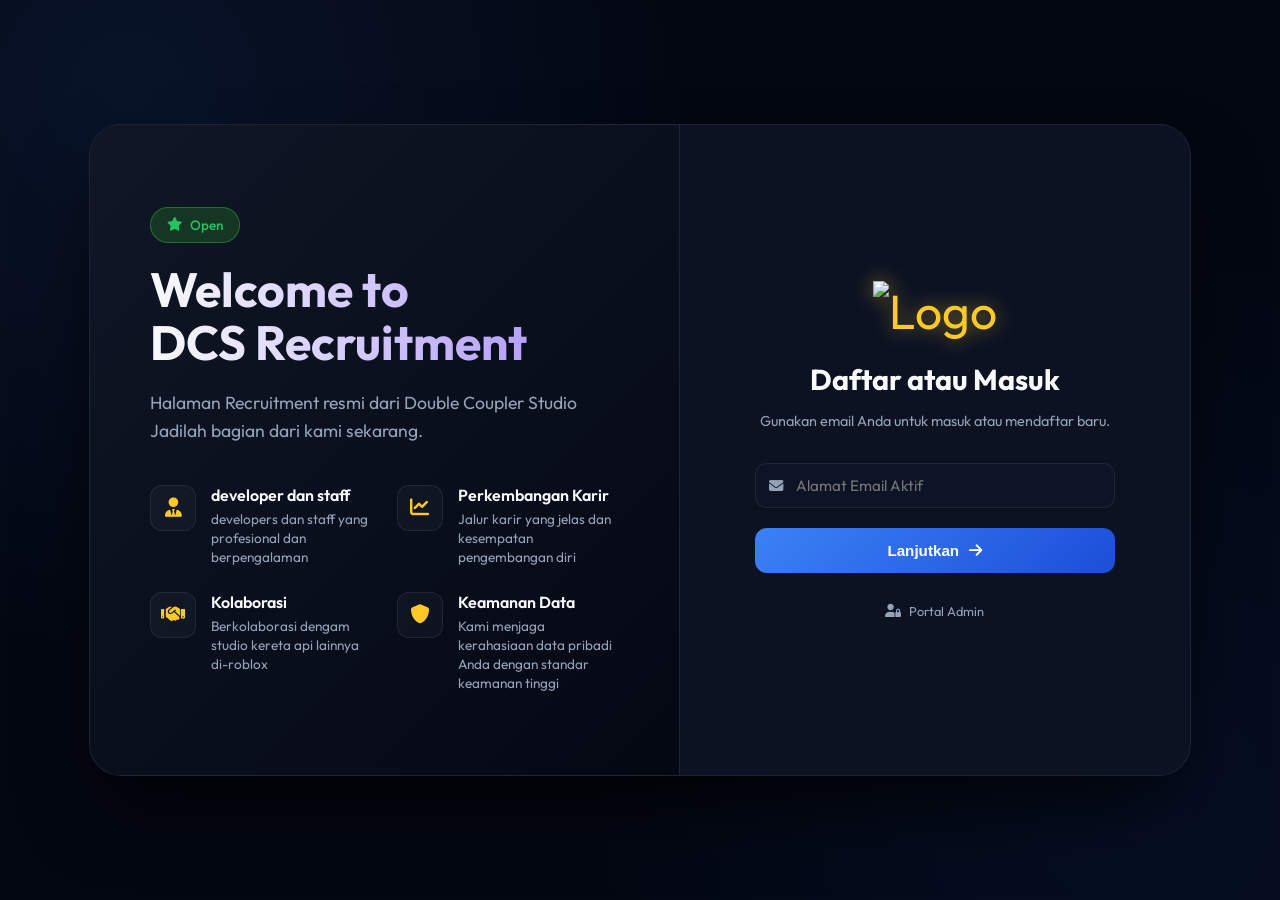
==== index.html @ 254bf4f3 "Add files via upload" ====
<!DOCTYPE html>
<html lang="id">
<head>
    <meta charset="UTF-8">
    <meta name="viewport" content="width=device-width, initial-scale=1.0">
    <title>DCS Recruitment - Gerbang Karir Perkeretaapian Masa Depan</title>
    
    <link href="https://fonts.googleapis.com/css2?family=Outfit:wght@300;400;500;600;700&display=swap" rel="stylesheet">
    <link rel="stylesheet" href="https://cdnjs.cloudflare.com/ajax/libs/font-awesome/6.5.1/css/all.min.css">
    <link rel="stylesheet" href="https://cdnjs.cloudflare.com/ajax/libs/animate.css/4.1.1/animate.min.css"/>
    
    <script src="https://cdn.jsdelivr.net/npm/@supabase/supabase-js@2"></script>
    <script src="https://cdn.jsdelivr.net/npm/sweetalert2@11"></script>

    <style>
        :root { 
            --bg-dark: #030712;
            --bg-panel: #0b1120;
            --card-glass: rgba(30, 41, 59, 0.4); 
            --accent: #ffca28; 
            --accent-glow: rgba(255, 202, 40, 0.5);
            --text-main: #f8fafc; 
            --text-dim: #94a3b8;
            --glass-border: rgba(255, 255, 255, 0.08);
        }
        
        body { 
            background: var(--bg-dark);
            background-image: 
                radial-gradient(circle at 10% 10%, rgba(59, 130, 246, 0.1) 0%, transparent 40%),
                radial-gradient(circle at 90% 90%, rgba(37, 99, 235, 0.08) 0%, transparent 40%);
            color: var(--text-main); 
            font-family: 'Outfit', sans-serif; 
            margin: 0; 
            display: flex;
            justify-content: center;
            align-items: center;
            min-height: 100vh;
            overflow-x: hidden;
        }

        /* Main Split Container */
        .split-container {
            display: flex;
            width: 100%;
            max-width: 1100px;
            height: auto;
            min-height: 650px;
            margin: 20px;
            background: var(--bg-panel);
            border-radius: 32px;
            overflow: hidden;
            border: 1px solid var(--glass-border);
            box-shadow: 0 40px 80px -15px rgba(0, 0, 0, 0.8);
        }

        /* --- SISI KIRI: INFO PANEL --- */
        .info-panel {
            flex: 1.2;
            padding: 60px;
            background: linear-gradient(135deg, rgba(17, 24, 39, 0.8) 0%, rgba(3, 7, 18, 0.9) 100%);
            position: relative;
            display: flex;
            flex-direction: column;
            justify-content: center;
        }

        /* Railway Line Deco */
        .info-panel::before {
            content: "";
            position: absolute;
            bottom: 0; left: 0; width: 100%; height: 100%;
            background-image: url('[data-uri]');
            opacity: 0.3;
            z-index: 0;
        }

        .info-content {
            position: relative;
            z-index: 1;
        }

        .badge-open {
            display: inline-flex;
            align-items: center;
            gap: 8px;
            background: rgba(75, 246, 59, 0.15);
            color: #22c55e;
            padding: 8px 16px;
            border-radius: 20px;
            font-size: 0.85rem;
            font-weight: 500;
            margin-bottom: 20px;
            border: 1px solid rgba(75, 246, 59, 0.3);
        }

        .badge-closed {
            display: inline-flex;
            align-items: center;
            gap: 8px;
            background: rgba(239, 68, 68, 0.15);
            color: #ef4444;
            padding: 8px 16px;
            border-radius: 20px;
            font-size: 0.85rem;
            font-weight: 500;
            margin-bottom: 20px;
            border: 1px solid rgba(239, 68, 68, 0.3);
        }

        .info-panel h1 {
            font-size: 3rem;
            font-weight: 700;
            line-height: 1.1;
            margin: 0 0 20px;
            background: linear-gradient(to right, #f8fafc, #a78bfa);
            -webkit-background-clip: text;
            -webkit-text-fill-color: transparent;
        }

        .info-panel p.main-desc {
            color: var(--text-dim);
            font-size: 1.1rem;
            line-height: 1.6;
            margin-bottom: 40px;
            max-width: 480px;
        }

        /* Feature List (Hal Bagus) */
        .feature-list {
            list-style: none;
            padding: 0;
            margin: 0;
            display: grid;
            grid-template-columns: 1fr 1fr;
            gap: 25px;
        }

        .feature-item {
            display: flex;
            align-items: flex-start;
            gap: 15px;
        }

        .feature-icon {
            width: 44px; height: 44px;
            background: rgba(255, 255, 255, 0.03);
            border: 1px solid var(--glass-border);
            border-radius: 12px;
            display: flex;
            justify-content: center;
            align-items: center;
            color: var(--accent);
            font-size: 1.2rem;
            flex-shrink: 0;
            transition: 0.3s;
        }

        .feature-item:hover .feature-icon {
            background: var(--accent);
            color: white;
            transform: scale(1.1);
            box-shadow: 0 0 15px var(--accent-glow);
        }

        .feature-text h3 {
            margin: 0 0 5px;
            font-size: 1rem;
            font-weight: 600;
        }

        .feature-text p {
            margin: 0;
            font-size: 0.85rem;
            color: var(--text-dim);
            line-height: 1.4;
        }

        /* --- SISI KANAN: FORM PANEL (Glassmorphism) --- */
        .form-panel {
            flex: 1;
            padding: 60px;
            display: flex;
            justify-content: center;
            align-items: center;
            background: rgba(15, 23, 42, 0.2);
            border-left: 1px solid var(--glass-border);
        }

        .box { 
            width: 100%;
            max-width: 360px;
            text-align: center; 
        }

        .logo-area {
            margin-bottom: 20px;
        }
        .logo-area img {
            width: 100px;
            height: 100px;
            object-fit: contain;
        }

        .logo-icon {
            font-size: 3rem;
            color: var(--accent);
            filter: drop-shadow(0 0 10px var(--accent-glow));
        }

        h2 { 
            margin: 0 0 10px; 
            font-size: 1.8rem; 
            font-weight: 700; 
        }

        p.subtitle { 
            color: var(--text-dim); 
            font-size: 0.9rem; 
            margin-bottom: 30px; 
            line-height: 1.5;
        }

        /* Input Styling */
        .input-group {
            position: relative;
            margin-bottom: 14px;
            text-align: left;
        }

        .input-group i {
            position: absolute;
            left: 14px;
            top: 50%;
            transform: translateY(-50%);
            color: var(--text-dim);
            transition: 0.3s;
            font-size: 0.9rem;
        }

        input, select { 
            width: 100%; 
            padding: 12px 14px 12px 40px; 
            border-radius: 12px; 
            border: 1px solid var(--glass-border); 
            background: rgba(15, 23, 42, 0.6); 
            color: white; 
            box-sizing: border-box; 
            font-size: 0.95rem;
            transition: all 0.3s;
            font-family: inherit;
        }

        input:focus, select:focus {
            outline: none;
            border-color: var(--accent);
            background: rgba(15, 23, 42, 0.9);
            box-shadow: 0 0 15px rgba(59, 130, 246, 0.1);
        }

        input:focus + i, .input-group:focus-within i {
            color: var(--accent);
        }

        select { appearance: none; cursor: pointer; }

        /* Button Styling */
        button { 
            width: 100%;
            padding: 14px;
            background: linear-gradient(135deg, #3b82f6, #1d4ed8);
            color: white;
            font-weight: 600;
            font-size: 0.95rem;
            border: none;
            border-radius: 12px;
            cursor: pointer;
            margin-top: 20px;
            display: flex;
            justify-content: center;
            align-items: center;
            gap: 10px;
            transition: 0.3s;
        }

        button:hover { 
            transform: translateY(-2px); 
            box-shadow: 0 10px 20px -5px rgba(37, 99, 235, 0.4);
        }

        button:disabled { 
            background: #475569; 
            opacity: 0.6;
            cursor: not-allowed; 
            transform: none; 
        }

        .admin-link { 
            display: inline-flex;
            align-items: center;
            gap: 8px;
            margin-top: 30px; 
            color: var(--text-dim); 
            font-size: 0.8rem; 
            text-decoration: none; 
            transition: 0.3s;
        }

        .admin-link:hover { color: var(--text-main); }

        .reg-label {
            display: block;
            font-size: 0.75rem;
            color: var(--accent);
            margin-bottom: 10px;
            font-weight: 600;
            text-transform: uppercase;
            letter-spacing: 1px;
            text-align: left;
        }

        /* Responsive Breakpoint */
        @media (max-width: 900px) {
            .split-container {
                flex-direction: column;
                height: auto;
                border-radius: 20px;
            }
            .info-panel {
                padding: 40px;
                text-align: center;
            }
            .info-panel h1 { font-size: 2.2rem; }
            .info-panel p.main-desc { margin-left: auto; margin-right: auto; }
            .feature-list {
                grid-template-columns: 1fr;
                text-align: left;
                max-width: 400px;
                margin: 0 auto;
            }
            .form-panel {
                padding: 40px;
                border-left: none;
                border-top: 1px solid var(--glass-border);
            }
        }
    </style>
</head>
<body>

    <div class="container animate__animated animate__fadeIn">
        <div class="split-container">
            
            <div class="info-panel">
                <div class="info-content">
                    <div class="badge-open" id="infobadge">
                        <i class="fa-solid fa-star"></i>
                        <span>Open</span>
                    </div>
                    
                    <h1>Welcome to <br>DCS Recruitment</h1>
                    <p class="main-desc">
                        Halaman Recruitment resmi dari Double Coupler Studio <br>
                        Jadilah bagian dari kami sekarang.
                    </p>
                    <ul class="feature-list">
                        <li class="feature-item">
                            <div class="feature-icon"><i class="fa-solid fa-user-tie"></i></div>
                            <div class="feature-text">
                                <h3>developer dan staff</h3>
                                <p>developers dan staff yang profesional dan berpengalaman</p>
                            </div>
                        </li>
                        <li class="feature-item">
                            <div class="feature-icon"><i class="fa-solid fa-chart-line"></i></div>
                            <div class="feature-text">
                                <h3>Perkembangan Karir</h3>
                                <p>Jalur karir yang jelas dan kesempatan pengembangan diri</p>
                            </div>
                        </li>
                        <li class="feature-item">
                            <div class="feature-icon"><i class="fa-solid fa-handshake"></i></div>
                            <div class="feature-text">
                                <h3>Kolaborasi</h3>
                                <p>Berkolaborasi dengam studio kereta api lainnya di-roblox</p>
                            </div>
                        </li>
                        <li class="feature-item">
                            <div class="feature-icon"><i class="fa-solid fa-shield"></i></div>
                            <div class="feature-text">
                                <h3>Keamanan Data</h3>
                                <p>Kami menjaga kerahasiaan data pribadi Anda dengan standar keamanan tinggi</p>
                            </div>
                        </li>
                    </ul>
                </div>
            </div>

            <div class="form-panel">
                <div class="box">
                    <div class="logo-area">
                        <div class="logo-icon"><img src="https://doublecouplerstudio.benevolentclass.my.id/logo/l1.png" alt="Logo"></div>
                    </div>
                    
                    <h2>Daftar atau Masuk</h2>
                    <p class="subtitle">Gunakan email Anda untuk masuk atau mendaftar baru.</p>
                    
                    <form id="mainForm">
                        <div class="input-group">
                            <i class="fa-solid fa-envelope"></i>
                            <input type="email" id="email" placeholder="Alamat Email Aktif" required>
                        </div>
                        
                        <div id="regFields" style="display:none; margin-top: 20px;" class="animate__animated animate__fadeInSmall">
                            <span class="reg-label">Lengkapi Profil Anda</span>
                            
                            <div class="input-group">
                                <i class="fa-solid fa-user"></i>
                                <input type="text" id="nama" placeholder="Nama Lengkap Sesuai KTP">
                            </div>

                            <div class="input-group">
                                <i class="fa-solid fa-whatsapp"></i>
                                <input type="tel" id="phone" placeholder="Nomor WhatsApp">
                            </div>
                            
                            <div class="input-group">
                                <i class="fa-solid fa-briefcase"></i>
                                <select id="posisi">
                                    <option value="" disabled selected>Pilih Posisi</option>
                                    <option value="Developer">Developer</option>
                                    <option value="Scripter">Scripter & ICT</option>
                                    <option value="Desainer">Desainer</option>
                                    <option value="Staff">Staff</option>
                                </select>
                            </div>

                            <div class="input-group">
                                <i class="fa-solid fa-location-dot"></i>
                                <select id="daop">
                                    <option value="" disabled selected>Wilayah Penempatan</option>
                                    <optgroup label="Daerah Operasi (Jawa)">
                                        <option value="Daop 1 Jakarta">Daop 1 Jakarta</option>
                                        <option value="Daop 2 Bandung">Daop 2 Bandung</option>
                                        <option value="Daop 3 Cirebon">Daop 3 Cirebon</option>
                                        <option value="Daop 4 Semarang">Daop 4 Semarang</option>
                                        <option value="Daop 5 Purwokerto">Daop 5 Purwokerto</option>
                                        <option value="Daop 6 Yogyakarta">Daop 6 Yogyakarta</option>
                                        <option value="Daop 7 Madiun">Daop 7 Madiun</option>
                                        <option value="Daop 8 Surabaya">Daop 8 Surabaya</option>
                                        <option value="Daop 9 Jember">Daop 9 Jember</option>
                                    </optgroup>
                                    <optgroup label="Divisi Regional (Sumatera)">
                                        <option value="Divre I Sumatera Utara">Divre I Sumatera Utara</option>
                                        <option value="Divre II Sumatera Selatan">Divre II Sumatera Selatan</option>
                                        <option value="Divre III Palembang">Divre III Palembang</option>
                                    </optgroup>
                                </select>
                            </div>
                        </div>
                        
                        <button type="submit" id="btnAction">
                            <span>Lanjutkan</span>
                            <i class="fa-solid fa-arrow-right"></i>
                        </button>
                    </form>

                    <a href="/e-recru/administrator/admin_login.html" class="admin-link">
                        <i class="fa-solid fa-user-lock"></i> Portal Admin
                    </a>
                </div>
            </div>

        </div>
    </div>

    <script>
        const SUPABASE_URL = "https://bzlewbetssmjrsmfbcmy.supabase.co";
        const SUPABASE_KEY = "eyJhbGciOiJIUzI1NiIsInR5cCI6IkpXVCJ9.eyJpc3MiOiJzdXBhYmFzZSIsInJlZiI6ImJ6bGV3YmV0c3NtanJzbWZiY215Iiwicm9sZSI6ImFub24iLCJpYXQiOjE3NzYzNDA2MjgsImV4cCI6MjA5MTkxNjYyOH0.qO2AHNwe9Rlh1DImyJJZLzxXoHPSTRKmQZYwWqz1rjQ";
        const _supabase = supabase.createClient(SUPABASE_URL, SUPABASE_KEY);

        let isNewUser = false;

        document.getElementById('mainForm').onsubmit = async (e) => {
            e.preventDefault();
            const btn = document.getElementById('btnAction');
            const emailInput = document.getElementById('email').value.trim();

            btn.disabled = true;
            btn.innerHTML = '<i class="fa-solid fa-spinner fa-spin"></i> <span>Mengecek...</span>';

            try {
                const { data, error } = await _supabase
                    .from('applicants')
                    .select('*')
                    .eq('email', emailInput);

                if (error) throw error;

                if (data && data.length > 0) {
                    localStorage.setItem('dcs_current_user', JSON.stringify(data[0]));
                    Swal.fire({
                        icon: 'success',
                        title: 'Berhasil Masuk',
                        text: 'Mengalihkan ke Dashboard...',
                        timer: 1500,
                        showConfirmButton: false,
                        background: '#111827',
                        color: '#fff'
                    }).then(() => {
                        window.location.href = 'dashboard.html';
                    });

                } else if (!isNewUser) {
                    isNewUser = true;
                    document.getElementById('regFields').style.display = 'block';
                    document.getElementById('email').readOnly = true;
                    document.getElementById('email').parentElement.style.opacity = '0.5';
                    
                    btn.disabled = false;
                    btn.innerHTML = '<span>Daftar Sekarang</span> <i class="fa-solid fa-paper-plane"></i>';
                    
                    Swal.fire({
                        title: 'Email Belum Terdaftar',
                        text: 'Silakan lengkapi biodata Anda untuk mendaftar.',
                        icon: 'info',
                        background: '#111827',
                        color: '#fff',
                        confirmButtonColor: '#3b82f6'
                    });
                } else {
                    const payload = {
                        email: emailInput,
                        nama: document.getElementById('nama').value,
                        phone: document.getElementById('phone').value,
                        posisi: document.getElementById('posisi').value,
                        daop: document.getElementById('daop').value,
                        status: 'Pending',
                        skor_ujian: 0
                    };

                    if(!payload.nama || !payload.posisi) {
                        throw new Error("Mohon lengkapi Nama dan Posisi.");
                    }

                    const { data: insData, error: insError } = await _supabase
                        .from('applicants')
                        .insert([payload])
                        .select();

                    if (insError) throw insError;

                    localStorage.setItem('dcs_current_user', JSON.stringify(insData[0]));
                    window.location.href = 'dashboard.html';
                }

            } catch (err) {
                btn.disabled = false;
                btn.innerHTML = '<span>Coba Lagi</span> <i class="fa-solid fa-rotate-right"></i>';
                Swal.fire({ icon: 'error', title: 'Kesalahan', text: err.message, background: '#111827', color: '#fff' });
            }
        };
    </script>
</body>
</html>
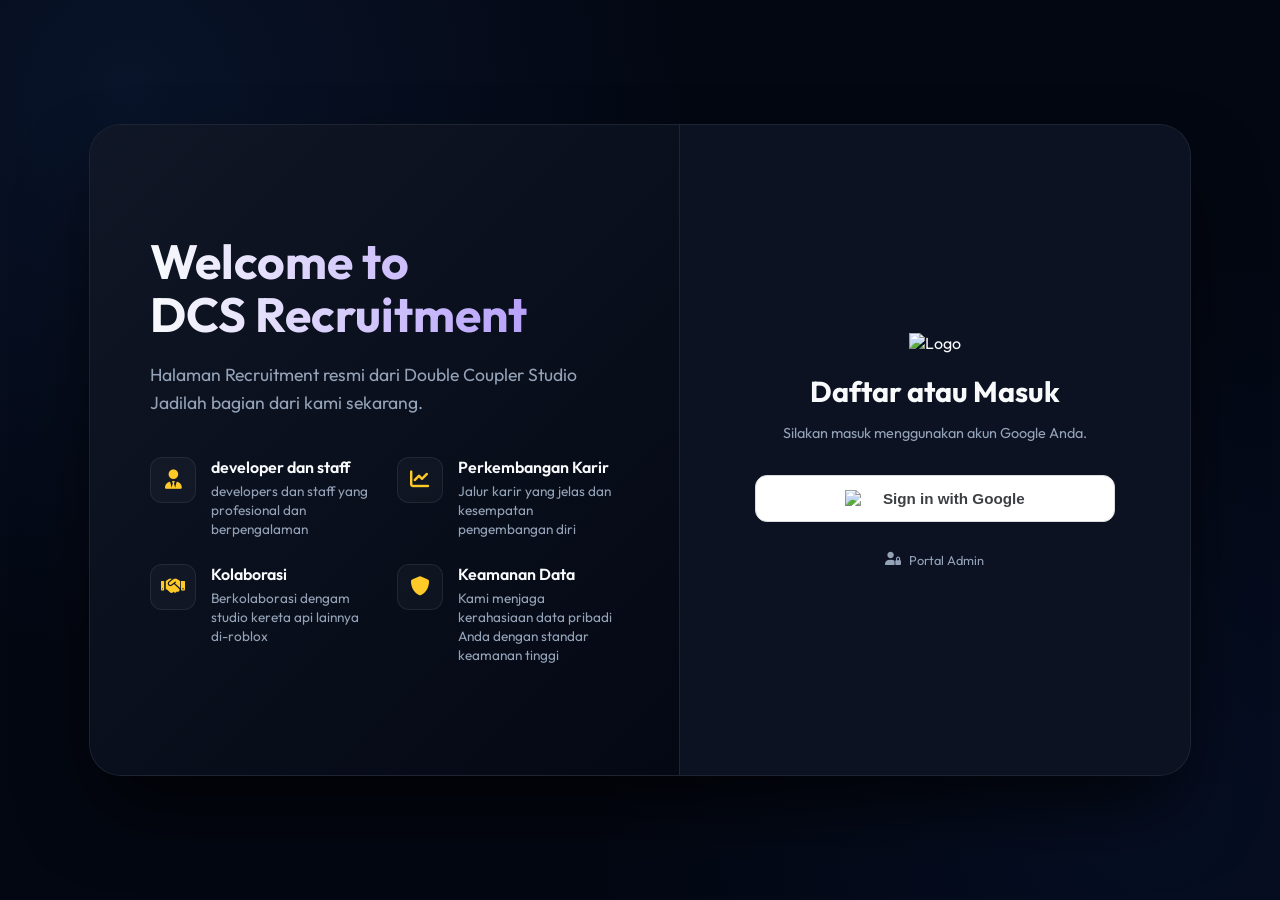
==== commit 4335c761: "Update index.html" ====
--- a/index.html
+++ b/index.html
@@ -3,7 +3,7 @@
 <head>
     <meta charset="UTF-8">
     <meta name="viewport" content="width=device-width, initial-scale=1.0">
-    <title>DCS Recruitment - Gerbang Karir Perkeretaapian Masa Depan</title>
+    <title>Recruitment - Double Coupler Studio</title>
     
     <link href="https://fonts.googleapis.com/css2?family=Outfit:wght@300;400;500;600;700&display=swap" rel="stylesheet">
     <link rel="stylesheet" href="https://cdnjs.cloudflare.com/ajax/libs/font-awesome/6.5.1/css/all.min.css">
@@ -22,6 +22,7 @@
             --text-main: #f8fafc; 
             --text-dim: #94a3b8;
             --glass-border: rgba(255, 255, 255, 0.08);
+            --danger: #ef4444; /* Tambahan untuk status closed */
         }
         
         body { 
@@ -39,7 +40,6 @@
             overflow-x: hidden;
         }
 
-        /* Main Split Container */
         .split-container {
             display: flex;
             width: 100%;
@@ -54,7 +54,6 @@
             box-shadow: 0 40px 80px -15px rgba(0, 0, 0, 0.8);
         }
 
-        /* --- SISI KIRI: INFO PANEL --- */
         .info-panel {
             flex: 1.2;
             padding: 60px;
@@ -65,7 +64,6 @@
             justify-content: center;
         }
 
-        /* Railway Line Deco */
         .info-panel::before {
             content: "";
             position: absolute;
@@ -126,7 +124,6 @@
             max-width: 480px;
         }
 
-        /* Feature List (Hal Bagus) */
         .feature-list {
             list-style: none;
             padding: 0;
@@ -176,7 +173,6 @@
             line-height: 1.4;
         }
 
-        /* --- SISI KANAN: FORM PANEL (Glassmorphism) --- */
         .form-panel {
             flex: 1;
             padding: 60px;
@@ -200,12 +196,6 @@
             width: 100px;
             height: 100px;
             object-fit: contain;
-        }
-
-        .logo-icon {
-            font-size: 3rem;
-            color: var(--accent);
-            filter: drop-shadow(0 0 10px var(--accent-glow));
         }
 
         h2 { 
@@ -221,7 +211,27 @@
             line-height: 1.5;
         }
 
-        /* Input Styling */
+        /* Recruitment Closed Alert Box */
+        .closed-alert {
+            border: 2px solid var(--danger);
+            background: rgba(239, 68, 68, 0.1);
+            padding: 20px;
+            border-radius: 16px;
+            color: var(--danger);
+            text-align: center;
+            margin-top: 20px;
+        }
+        .closed-alert i { font-size: 2rem; margin-bottom: 10px; display: block; }
+
+        /* Google Button Style */
+        .btn-google {
+            background: white !important;
+            color: #3c4043 !important;
+            border: 1px solid #dadce0 !important;
+            box-shadow: none !important;
+        }
+        .btn-google img { width: 18px; margin-right: 10px; }
+
         .input-group {
             position: relative;
             margin-bottom: 14px;
@@ -255,16 +265,8 @@
             outline: none;
             border-color: var(--accent);
             background: rgba(15, 23, 42, 0.9);
-            box-shadow: 0 0 15px rgba(59, 130, 246, 0.1);
-        }
-
-        input:focus + i, .input-group:focus-within i {
-            color: var(--accent);
-        }
-
-        select { appearance: none; cursor: pointer; }
-
-        /* Button Styling */
+        }
+
         button { 
             width: 100%;
             padding: 14px;
@@ -283,17 +285,7 @@
             transition: 0.3s;
         }
 
-        button:hover { 
-            transform: translateY(-2px); 
-            box-shadow: 0 10px 20px -5px rgba(37, 99, 235, 0.4);
-        }
-
-        button:disabled { 
-            background: #475569; 
-            opacity: 0.6;
-            cursor: not-allowed; 
-            transform: none; 
-        }
+        button:hover { transform: translateY(-2px); }
 
         .admin-link { 
             display: inline-flex;
@@ -303,46 +295,13 @@
             color: var(--text-dim); 
             font-size: 0.8rem; 
             text-decoration: none; 
-            transition: 0.3s;
-        }
-
-        .admin-link:hover { color: var(--text-main); }
-
-        .reg-label {
-            display: block;
-            font-size: 0.75rem;
-            color: var(--accent);
-            margin-bottom: 10px;
-            font-weight: 600;
-            text-transform: uppercase;
-            letter-spacing: 1px;
-            text-align: left;
-        }
-
-        /* Responsive Breakpoint */
+        }
+
         @media (max-width: 900px) {
-            .split-container {
-                flex-direction: column;
-                height: auto;
-                border-radius: 20px;
-            }
-            .info-panel {
-                padding: 40px;
-                text-align: center;
-            }
-            .info-panel h1 { font-size: 2.2rem; }
-            .info-panel p.main-desc { margin-left: auto; margin-right: auto; }
-            .feature-list {
-                grid-template-columns: 1fr;
-                text-align: left;
-                max-width: 400px;
-                margin: 0 auto;
-            }
-            .form-panel {
-                padding: 40px;
-                border-left: none;
-                border-top: 1px solid var(--glass-border);
-            }
+            .split-container { flex-direction: column; height: auto; }
+            .info-panel { padding: 40px; text-align: center; }
+            .feature-list { grid-template-columns: 1fr; }
+            .form-panel { padding: 40px; border-left: none; border-top: 1px solid var(--glass-border); }
         }
     </style>
 </head>
@@ -353,10 +312,8 @@
             
             <div class="info-panel">
                 <div class="info-content">
-                    <div class="badge-open" id="infobadge">
-                        <i class="fa-solid fa-star"></i>
-                        <span>Open</span>
-                    </div>
+                    <div id="infobadge">
+                        </div>
                     
                     <h1>Welcome to <br>DCS Recruitment</h1>
                     <p class="main-desc">
@@ -399,34 +356,44 @@
             <div class="form-panel">
                 <div class="box">
                     <div class="logo-area">
-                        <div class="logo-icon"><img src="https://doublecouplerstudio.benevolentclass.my.id/logo/l1.png" alt="Logo"></div>
+                        <img src="https://doublecouplerstudio.benevolentclass.my.id/logo/l1.png" alt="Logo">
                     </div>
                     
-                    <h2>Daftar atau Masuk</h2>
-                    <p class="subtitle">Gunakan email Anda untuk masuk atau mendaftar baru.</p>
-                    
-                    <form id="mainForm">
-                        <div class="input-group">
-                            <i class="fa-solid fa-envelope"></i>
-                            <input type="email" id="email" placeholder="Alamat Email Aktif" required>
+                    <div id="authContent">
+                        <h2>Daftar atau Masuk</h2>
+                        <p class="subtitle">Silakan masuk menggunakan akun Google Anda.</p>
+                        
+                        <div id="open-recruitment">
+                            <button class="btn-google" onclick="loginGoogle()">
+                                <img src="https://www.gstatic.com/firebasejs/ui/2.0.0/images/auth/google.svg">
+                                Sign in with Google
+                            </button>
                         </div>
-                        
-                        <div id="regFields" style="display:none; margin-top: 20px;" class="animate__animated animate__fadeInSmall">
-                            <span class="reg-label">Lengkapi Profil Anda</span>
-                            
+
+                        <div id="closed-recruitment" style="display: none;">
+                            <div class="closed-alert animate__animated animate__shakeX">
+                                <i class="fa-solid fa-circle-xmark"></i>
+                                <b>Pendaftaran Ditutup</b><br>
+                                <small>Recruitment saat ini sedang tidak tersedia.</small>
+                            </div>
+                        </div>
+                    </div>
+
+                    <div id="regFields" style="display:none;" class="animate__animated animate__fadeIn">
+                        <h2>Lengkapi Profil</h2>
+                        <p class="subtitle">Lengkapi biodata Anda untuk mendaftar.</p>
+                        <form id="profileForm">
+                            <div class="input-group">
+                                <i class="fa-solid fa-envelope"></i>
+                                <input type="email" id="displayEmail" readonly style="opacity: 0.6;">
+                            </div>
                             <div class="input-group">
                                 <i class="fa-solid fa-user"></i>
-                                <input type="text" id="nama" placeholder="Nama Lengkap Sesuai KTP">
-                            </div>
-
-                            <div class="input-group">
-                                <i class="fa-solid fa-whatsapp"></i>
-                                <input type="tel" id="phone" placeholder="Nomor WhatsApp">
-                            </div>
-                            
+                                <input type="text" id="nama" placeholder="Nama Lengkap" required>
+                            </div>
                             <div class="input-group">
                                 <i class="fa-solid fa-briefcase"></i>
-                                <select id="posisi">
+                                <select id="posisi" required>
                                     <option value="" disabled selected>Pilih Posisi</option>
                                     <option value="Developer">Developer</option>
                                     <option value="Scripter">Scripter & ICT</option>
@@ -434,12 +401,11 @@
                                     <option value="Staff">Staff</option>
                                 </select>
                             </div>
-
                             <div class="input-group">
                                 <i class="fa-solid fa-location-dot"></i>
-                                <select id="daop">
-                                    <option value="" disabled selected>Wilayah Penempatan</option>
-                                    <optgroup label="Daerah Operasi (Jawa)">
+                                <select id="daop" required>
+                                    <option value="" disabled selected>Daop / Divre</option>
+                                    <optgroup label="Daerah Operasi">
                                         <option value="Daop 1 Jakarta">Daop 1 Jakarta</option>
                                         <option value="Daop 2 Bandung">Daop 2 Bandung</option>
                                         <option value="Daop 3 Cirebon">Daop 3 Cirebon</option>
@@ -450,20 +416,17 @@
                                         <option value="Daop 8 Surabaya">Daop 8 Surabaya</option>
                                         <option value="Daop 9 Jember">Daop 9 Jember</option>
                                     </optgroup>
-                                    <optgroup label="Divisi Regional (Sumatera)">
+                                    <optgroup label="Divisi Regional">
                                         <option value="Divre I Sumatera Utara">Divre I Sumatera Utara</option>
                                         <option value="Divre II Sumatera Selatan">Divre II Sumatera Selatan</option>
                                         <option value="Divre III Palembang">Divre III Palembang</option>
+                                        <option value="Divre IV Tanjungkarang">Divre IV Tanjungkarang</option>
                                     </optgroup>
                                 </select>
                             </div>
-                        </div>
-                        
-                        <button type="submit" id="btnAction">
-                            <span>Lanjutkan</span>
-                            <i class="fa-solid fa-arrow-right"></i>
-                        </button>
-                    </form>
+                            <button type="submit">Selesaikan Pendaftaran</button>
+                        </form>
+                    </div>
 
                     <a href="/e-recru/administrator/admin_login.html" class="admin-link">
                         <i class="fa-solid fa-user-lock"></i> Portal Admin
@@ -476,90 +439,89 @@
 
     <script>
         const SUPABASE_URL = "https://bzlewbetssmjrsmfbcmy.supabase.co";
-        const SUPABASE_KEY = "eyJhbGciOiJIUzI1NiIsInR5cCI6IkpXVCJ9.eyJpc3MiOiJzdXBhYmFzZSIsInJlZiI6ImJ6bGV3YmV0c3NtanJzbWZiY215Iiwicm9sZSI6ImFub24iLCJpYXQiOjE3NzYzNDA2MjgsImV4cCI6MjA5MTkxNjYyOH0.qO2AHNwe9Rlh1DImyJJZLzxXoHPSTRKmQZYwWqz1rjQ";
-        const _supabase = supabase.createClient(SUPABASE_URL, SUPABASE_KEY);
-
-        let isNewUser = false;
-
-        document.getElementById('mainForm').onsubmit = async (e) => {
+        const SUPABASE_ANON_KEY = "eyJhbGciOiJIUzI1NiIsInR5cCI6IkpXVCJ9.eyJpc3MiOiJzdXBhYmFzZSIsInJlZiI6ImJ6bGV3YmV0c3NtanJzbWZiY215Iiwicm9sZSI6ImFub24iLCJpYXQiOjE3NzYzNDA2MjgsImV4cCI6MjA5MTkxNjYyOH0.qO2AHNwe9Rlh1DImyJJZLzxXoHPSTRKmQZYwWqz1rjQ";
+        const _supabase = supabase.createClient(SUPABASE_URL, SUPABASE_ANON_KEY);
+
+        let isRecruitmentOpen = false;
+
+        async function loadRecruitmentStatus() {
+            const { data, error } = await _supabase.from('status').select('*').eq('id', 1).single();
+
+            if (error) {
+                console.error('Error status:', error);
+                return;
+            }
+
+            const badge = document.getElementById('infobadge');
+            isRecruitmentOpen = data.sts;
+
+            if (isRecruitmentOpen) {
+                badge.className = 'badge-open';
+                badge.innerHTML = '<i class="fa-solid fa-star"></i> <span>Open</span>';
+                document.getElementById('open-recruitment').style.display = 'block';
+                document.getElementById('closed-recruitment').style.display = 'none';
+            } else {
+                badge.className = 'badge-closed';
+                badge.innerHTML = '<i class="fa-solid fa-circle-xmark"></i> <span>Closed</span>';
+                document.getElementById('open-recruitment').style.display = 'none';
+                document.getElementById('closed-recruitment').style.display = 'block';
+            }
+            
+            checkSession();
+        }
+
+        async function loginGoogle() {
+            if (!isRecruitmentOpen) return;
+            const { error } = await _supabase.auth.signInWithOAuth({
+                provider: 'google',
+                options: { redirectTo: window.location.href }
+            });
+        }
+
+        async function checkSession() {
+            const { data: { session } } = await _supabase.auth.getSession();
+
+            if (session) {
+                const email = session.user.email;
+                const { data: applicant } = await _supabase.from('applicants').select('*').eq('email', email).single();
+
+                if (applicant) {
+                    localStorage.setItem('dcs_current_user', JSON.stringify(applicant));
+                    window.location.href = 'dashboard.html';
+                } else {
+                    if (!isRecruitmentOpen) {
+                        _supabase.auth.signOut();
+                        return;
+                    }
+                    // Tampilkan form registrasi pelengkap
+                    document.getElementById('authContent').style.display = 'none';
+                    document.getElementById('regFields').style.display = 'block';
+                    document.getElementById('displayEmail').value = email;
+                    document.getElementById('nama').value = session.user.user_metadata.full_name || '';
+                }
+            }
+        }
+
+        document.getElementById('profileForm').onsubmit = async (e) => {
             e.preventDefault();
-            const btn = document.getElementById('btnAction');
-            const emailInput = document.getElementById('email').value.trim();
-
-            btn.disabled = true;
-            btn.innerHTML = '<i class="fa-solid fa-spinner fa-spin"></i> <span>Mengecek...</span>';
-
-            try {
-                const { data, error } = await _supabase
-                    .from('applicants')
-                    .select('*')
-                    .eq('email', emailInput);
-
-                if (error) throw error;
-
-                if (data && data.length > 0) {
-                    localStorage.setItem('dcs_current_user', JSON.stringify(data[0]));
-                    Swal.fire({
-                        icon: 'success',
-                        title: 'Berhasil Masuk',
-                        text: 'Mengalihkan ke Dashboard...',
-                        timer: 1500,
-                        showConfirmButton: false,
-                        background: '#111827',
-                        color: '#fff'
-                    }).then(() => {
-                        window.location.href = 'dashboard.html';
-                    });
-
-                } else if (!isNewUser) {
-                    isNewUser = true;
-                    document.getElementById('regFields').style.display = 'block';
-                    document.getElementById('email').readOnly = true;
-                    document.getElementById('email').parentElement.style.opacity = '0.5';
-                    
-                    btn.disabled = false;
-                    btn.innerHTML = '<span>Daftar Sekarang</span> <i class="fa-solid fa-paper-plane"></i>';
-                    
-                    Swal.fire({
-                        title: 'Email Belum Terdaftar',
-                        text: 'Silakan lengkapi biodata Anda untuk mendaftar.',
-                        icon: 'info',
-                        background: '#111827',
-                        color: '#fff',
-                        confirmButtonColor: '#3b82f6'
-                    });
-                } else {
-                    const payload = {
-                        email: emailInput,
-                        nama: document.getElementById('nama').value,
-                        phone: document.getElementById('phone').value,
-                        posisi: document.getElementById('posisi').value,
-                        daop: document.getElementById('daop').value,
-                        status: 'Pending',
-                        skor_ujian: 0
-                    };
-
-                    if(!payload.nama || !payload.posisi) {
-                        throw new Error("Mohon lengkapi Nama dan Posisi.");
-                    }
-
-                    const { data: insData, error: insError } = await _supabase
-                        .from('applicants')
-                        .insert([payload])
-                        .select();
-
-                    if (insError) throw insError;
-
-                    localStorage.setItem('dcs_current_user', JSON.stringify(insData[0]));
-                    window.location.href = 'dashboard.html';
-                }
-
-            } catch (err) {
-                btn.disabled = false;
-                btn.innerHTML = '<span>Coba Lagi</span> <i class="fa-solid fa-rotate-right"></i>';
-                Swal.fire({ icon: 'error', title: 'Kesalahan', text: err.message, background: '#111827', color: '#fff' });
+            const email = document.getElementById('displayEmail').value;
+            const nama = document.getElementById('nama').value;
+            const posisi = document.getElementById('posisi').value;
+            const daop = document.getElementById('daop').value;
+
+            const { data, error } = await _supabase.from('applicants').insert([{
+                email, nama, posisi, daop, status: 'Pending', skor_ujian: 0
+            }]).select();
+
+            if (error) {
+                Swal.fire('Error', error.message, 'error');
+            } else {
+                localStorage.setItem('dcs_current_user', JSON.stringify(data[0]));
+                window.location.href = 'dashboard.html';
             }
         };
+
+        window.onload = loadRecruitmentStatus;
     </script>
 </body>
-</html>+</html>
